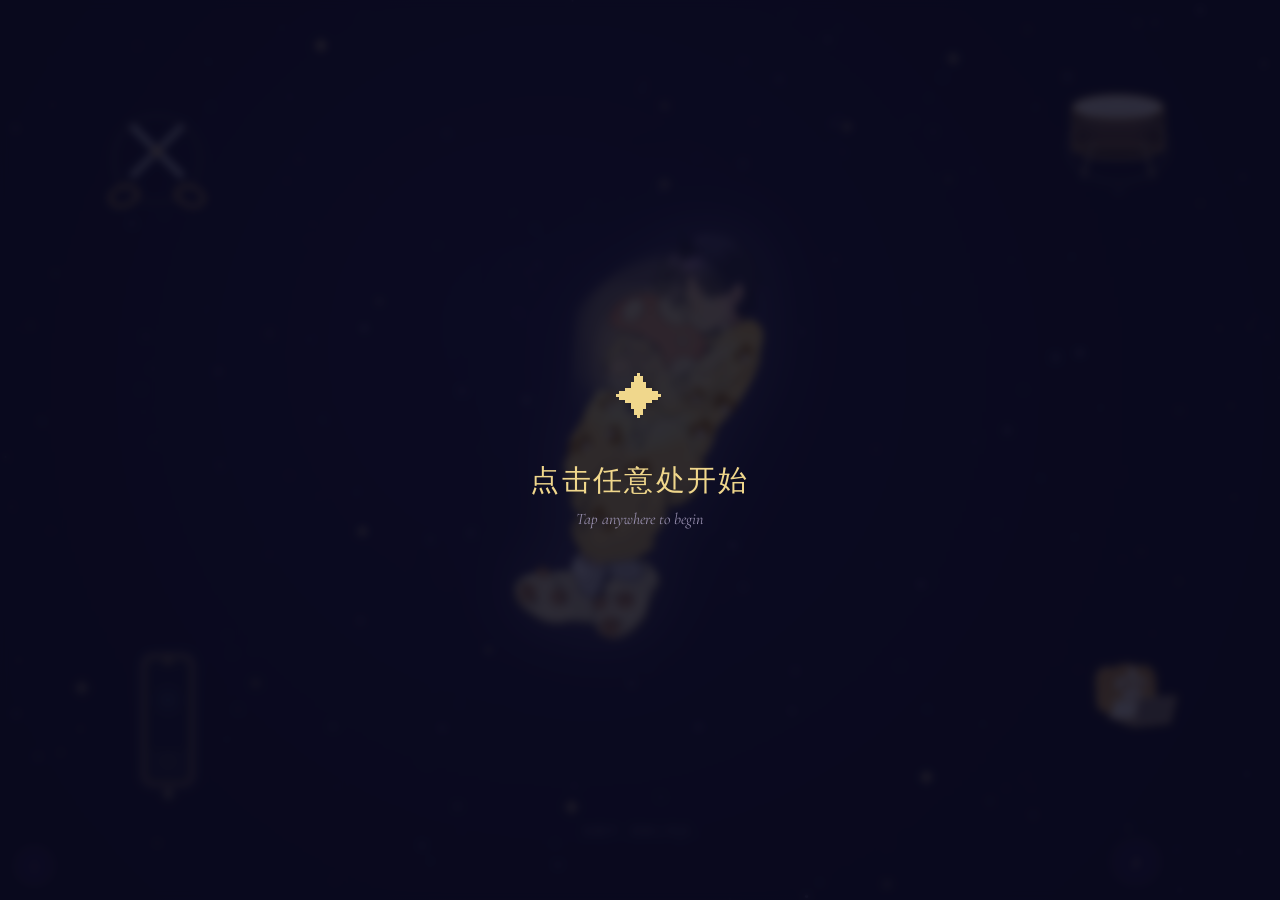
==== index.html @ fddc7986 "🏆 结算页成就收集：32个成就网格+点亮/未点亮" ====
<!DOCTYPE html>
<html lang="zh-CN">
<head>
  <meta charset="UTF-8">
  <meta name="viewport" content="width=device-width, initial-scale=1.0, user-scalable=no">
  <title>Century · 生日快乐</title>
  <link rel="preconnect" href="https://fonts.googleapis.com">
  <link rel="preconnect" href="https://fonts.gstatic.com" crossorigin>
  <link href="https://fonts.googleapis.com/css2?family=Cinzel:wght@400;600;700;900&family=Cormorant+Garamond:ital,wght@0,300;0,400;0,500;0,600;0,700;1,300;1,400&display=swap" rel="stylesheet">
  <link rel="stylesheet" href="css/common.css">
  <link rel="stylesheet" href="css/homepage.css">
  <link rel="stylesheet" href="css/ending.css">
  <link rel="stylesheet" href="css/summary.css">
</head>
<body>

  <!-- ==================== HOME SECTION ==================== -->
  <div id="section-home">
    <canvas id="starfield"></canvas>
    <canvas id="home-fireworks" style="display:none"></canvas>
    <div id="home-birthday-text" style="display:none">Happy Birthday &nbsp;Century</div>
    <main id="scene">
      <!-- Drum -->
      <a href="drum.html" class="floating-object" id="obj-drum" onclick="event.preventDefault(); CenturyApp.navigateTo('drum.html')">
        <svg viewBox="0 0 120 120" class="obj-svg">
          <ellipse cx="60" cy="75" rx="45" ry="12" fill="#3a2a1a" stroke="#d4a853" stroke-width="2"/>
          <rect x="15" y="35" width="90" height="40" fill="url(#drum-body)" stroke="#d4a853" stroke-width="2"/>
          <ellipse cx="60" cy="35" rx="45" ry="12" fill="#f5f0e8" stroke="#d4a853" stroke-width="2"/>
          <ellipse cx="60" cy="35" rx="38" ry="9" fill="none" stroke="#ccc" stroke-width="0.5" stroke-dasharray="3,3"/>
          <ellipse cx="60" cy="35" rx="20" ry="5" fill="none" stroke="#ccc" stroke-width="0.5"/>
          <line x1="20" y1="45" x2="100" y2="45" stroke="#c0b090" stroke-width="0.8"/>
          <line x1="22" y1="50" x2="98" y2="50" stroke="#c0b090" stroke-width="0.8"/>
          <line x1="24" y1="55" x2="96" y2="55" stroke="#c0b090" stroke-width="0.8"/>
          <line x1="35" y1="70" x2="25" y2="105" stroke="#8a7a5a" stroke-width="3" stroke-linecap="round"/>
          <line x1="85" y1="70" x2="95" y2="105" stroke="#8a7a5a" stroke-width="3" stroke-linecap="round"/>
          <ellipse cx="60" cy="75" rx="50" ry="35" fill="none" stroke="rgba(240,215,140,0.15)" stroke-width="4"/>
          <defs><linearGradient id="drum-body" x1="0" y1="0" x2="1" y2="0"><stop offset="0%" stop-color="#4a3520"/><stop offset="30%" stop-color="#6b4d30"/><stop offset="70%" stop-color="#6b4d30"/><stop offset="100%" stop-color="#3a2a1a"/></linearGradient></defs>
        </svg>
      </a>
      <!-- Phone -->
      <a href="phone.html" class="floating-object" id="obj-phone" onclick="event.preventDefault(); CenturyApp.navigateTo('phone.html')">
        <svg viewBox="0 0 100 180" class="obj-svg">
          <rect x="20" y="10" width="60" height="160" rx="12" ry="12" fill="#1c1c2e" stroke="#d4a853" stroke-width="2.5"/>
          <rect x="27" y="25" width="46" height="100" rx="4" ry="4" fill="#0a0a1e"/>
          <rect x="30" y="28" width="40" height="94" rx="3" ry="3" fill="#12122a"/>
          <circle cx="50" cy="65" r="15" fill="none" stroke="rgba(126,184,218,0.3)" stroke-width="2"/>
          <circle cx="50" cy="65" r="8" fill="rgba(126,184,218,0.2)"/>
          <circle cx="50" cy="142" r="8" fill="none" stroke="#555" stroke-width="1.5"/>
          <circle cx="50" cy="18" r="3" fill="#d4a853"/>
          <rect x="40" y="12" width="20" height="3" rx="1.5" fill="#444"/>
          <rect x="15" y="5" width="70" height="170" rx="16" fill="none" stroke="rgba(179,157,218,0.15)" stroke-width="4"/>
        </svg>
      </a>
      <!-- Scissors -->
      <a href="haircut.html" class="floating-object" id="obj-scissors" onclick="event.preventDefault(); CenturyApp.navigateTo('haircut.html')">
        <svg viewBox="0 0 140 140" class="obj-svg">
          <path d="M 40 20 L 105 85 L 100 90 L 35 25 Z" fill="#d0d5e0" stroke="#999" stroke-width="1"/>
          <path d="M 40 20 L 105 85" stroke="#fff" stroke-width="0.8" opacity="0.6"/>
          <path d="M 100 20 L 35 85 L 40 90 L 105 25 Z" fill="#c0c5d0" stroke="#999" stroke-width="1"/>
          <path d="M 100 20 L 35 85" stroke="#fff" stroke-width="0.8" opacity="0.4"/>
          <circle cx="70" cy="55" r="5" fill="#d4a853" stroke="#a67c30" stroke-width="1"/>
          <ellipse cx="28" cy="112" rx="18" ry="12" fill="none" stroke="#d4a853" stroke-width="4" transform="rotate(-20, 28, 112)"/>
          <ellipse cx="112" cy="112" rx="18" ry="12" fill="none" stroke="#d4a853" stroke-width="4" transform="rotate(20, 112, 112)"/>
          <circle cx="70" cy="65" r="55" fill="none" stroke="rgba(240,215,140,0.12)" stroke-width="5"/>
        </svg>
      </a>
      <!-- Century -->
      <div id="character-container">
        <img src="assets/century.png" alt="Century" id="century-character">
        <a href="story.html" id="character-link" onclick="event.preventDefault(); CenturyApp.navigateTo('story.html')"></a>
      </div>
      <!-- Big (bodyguard game, bottom-right) -->
      <a href="bodyguard.html" class="floating-object" id="obj-big" aria-label="上班"
         onclick="event.preventDefault(); CenturyApp.navigateTo('bodyguard.html')">
        <img src="assets/big-home.png" alt="Big" class="obj-svg" style="width:100%;height:auto;display:block;border-radius:50%">
      </a>

      <!-- Rose (moved to center-right) -->
      <a href="#" class="floating-object" id="rose-portal" onclick="event.preventDefault(); CenturyApp.showSection('ending')">
        <svg viewBox="0 0 140 140" class="obj-svg">
          <path d="M 70 68 Q 67 85 70 105 Q 72 112 68 118" stroke="#a67c30" stroke-width="3" fill="none" stroke-linecap="round"/>
          <line x1="69" y1="82" x2="62" y2="78" stroke="#a67c30" stroke-width="2" stroke-linecap="round"/>
          <line x1="70" y1="95" x2="77" y2="91" stroke="#a67c30" stroke-width="2" stroke-linecap="round"/>
          <path d="M 68 88 Q 50 82 48 90 Q 52 95 68 92" fill="#6b4d30" stroke="#d4a853" stroke-width="1"/>
          <path d="M 69 98 Q 85 93 88 100 Q 84 106 69 102" fill="#6b4d30" stroke="#d4a853" stroke-width="1"/>
          <path d="M 70 55 Q 55 20 40 35 Q 35 50 55 60 Q 45 25 60 20 Q 70 18 70 35 Z" fill="#c04050" stroke="#d4a853" stroke-width="1.5"/>
          <path d="M 70 55 Q 85 20 100 35 Q 105 50 85 60 Q 95 25 80 20 Q 70 18 70 35 Z" fill="#c04050" stroke="#d4a853" stroke-width="1.5"/>
          <path d="M 70 55 Q 50 10 60 5 Q 75 0 70 35 Z" fill="#a03040" stroke="#d4a853" stroke-width="1.5"/>
          <path d="M 70 55 Q 90 10 80 5 Q 65 0 70 35 Z" fill="#a03040" stroke="#d4a853" stroke-width="1.5"/>
          <path d="M 55 50 Q 30 30 25 45 Q 28 55 50 55 Z" fill="#d05060" stroke="#d4a853" stroke-width="1.5"/>
          <path d="M 85 50 Q 110 30 115 45 Q 112 55 90 55 Z" fill="#d05060" stroke="#d4a853" stroke-width="1.5"/>
          <path d="M 70 52 Q 60 30 55 40 Q 55 50 70 55 Z" fill="#e06070" stroke="#f0d78c" stroke-width="1"/>
          <path d="M 70 52 Q 80 30 85 40 Q 85 50 70 55 Z" fill="#e06070" stroke="#f0d78c" stroke-width="1"/>
          <path d="M 70 50 Q 62 38 70 35 Q 78 38 70 50 Z" fill="#e07080" stroke="#f0d78c" stroke-width="1"/>
          <circle cx="70" cy="47" r="8" fill="#f0d78c" stroke="#d4a853" stroke-width="1.5"/>
          <path d="M 67 47 Q 70 42 73 47 Q 70 52 67 47" fill="none" stroke="#a67c30" stroke-width="1"/>
          <circle cx="70" cy="45" r="50" fill="none" stroke="rgba(240,215,140,0.12)" stroke-width="3"/>
        </svg>
      </a>
    </main>
    <div id="bgm-overlay"><div id="bgm-overlay-content"><div class="overlay-star">✦</div><p class="overlay-text">点击任意处开始</p><p class="overlay-sub">Tap anywhere to begin</p></div></div>
    <!-- Sidebar Toggle -->
    <button id="sidebar-toggle" aria-label="关于">i</button>
    <!-- Loading Indicator -->
    <div id="loading-hint">加载中，请耐心等待…</div>

    <!-- Sidebar -->
    <div id="sidebar" class="sidebar-hidden">
      <div id="sidebar-content">
        <h3>关于</h3>
        <p>一个为 Century 准备的生日礼物。五个小游戏散落在页面各处，等待被发现。</p>
        <p>点击漂浮的图标进入各个世界——打鼓、理发、贴膜、上班，以及猫与蘑菇的故事。</p>
        <hr>
        <h3>作者团伙</h3>
        <p>Lin · 泥鱼崽子 · 你踩到我啦 · mia</p>
        <hr>
        <h3>寄语</h3>
        <p>生日快乐，Century。愿每一个像素都让你微笑。</p>
        <p>多多喝水 多多吃饭！——泥鱼崽子</p>
        <p>头发头发快点长… ——你踩到我啦</p>
        <hr>
        <p style="font-size:0.7rem;color:rgba(200,184,160,0.4)">联系方式：Redbook lin7cqingqing</p>
        <p style="font-size:0.7rem;color:rgba(200,184,160,0.4)">若加载缓慢，请使用科学上网以获得最佳体验。</p>
      </div>
    </div>

    <!-- BGM Toggle -->
    <div id="bgm-wrapper">
      <button id="bgm-toggle" aria-label="音乐开关"><span id="bgm-icon">♪</span></button>
      <span id="bgm-label">BGM：世纪末尺度</span>
    </div>
  </div>

  <!-- ==================== ENDING SECTION ==================== -->
  <div id="section-ending" class="page-section hidden">
    <a href="#" class="back-btn" style="position:fixed;top:16px;left:16px;z-index:100" onclick="CenturyApp.showSection('home')">◂</a>
    <canvas id="ending-canvas"></canvas>
    <div id="text-overlay">
      <div id="happy-birthday" class="reveal-text">Happy Birthday</div>
      <div id="century-name" class="reveal-text">Century</div>
      <div id="sub-message" class="reveal-text">✨ 祝你生日快乐 ✨</div>
    </div>
    <div id="ending-links" class="reveal-text">
      <a href="#" class="btn" onclick="CenturyApp.showSection('summary')">查看冒险记录</a>
      <a href="#" class="btn" onclick="CenturyApp.showSection('home')">返回首页</a>
    </div>
  </div>

  <!-- ==================== SUMMARY SECTION ==================== -->
  <div id="section-summary" class="page-section hidden">
    <div id="summary-container">
      <a href="#" class="back-btn" onclick="CenturyApp.showSection('home')">◂</a>
      <div id="summary-inner">
        <div id="summary-header">
          <div id="summary-title">Adventure Log</div>
          <div id="summary-subtitle">冒险记录</div>
        </div>
        <div id="summary-cards">
          <div id="panel-achievements" class="sum-card"><div id="achievements"></div></div>
          <div id="panel-stats" class="sum-card"><div id="fun-stats"></div></div>
        </div>
        <div id="summary-verdict">
          <div id="final-comment"></div>
          <a href="#" class="btn" onclick="CenturyApp.showSection('ending')">生日祝福</a>
        </div>
        <div id="achievement-grid"></div>
      </div>
    </div>
  </div>

  <script src="js/common.js"></script>
  <script src="js/homepage.js"></script>
  <script src="js/ending.js"></script>
  <script src="js/summary.js"></script>
  <script src="js/achievements.js"></script>
</body>
</html>
---- css/common.css ----
/* ============================================
   Century Birthday - Common Styles
   ============================================ */

/* --- CSS Custom Properties --- */
:root {
  /* Brand palette - bright & clear */
  --color-light-blue: #7eb8da;
  --color-lavender: #b39dda;
  --color-gold: #d4a853;
  --color-gold-light: #f0d78c;
  --color-gold-dark: #a67c30;

  /* Space backgrounds */
  --color-space-deep: #0a0a1e;
  --color-space-mid: #1a1040;
  --color-space-light: #2a1a50;

  /* UI */
  --color-text: #e8e0f0;
  --color-text-dim: #9990b0;
  --color-success: #5adb7a;
  --color-error: #db5a5a;

  /* Typography */
  --font-display: 'Cinzel', 'Georgia', serif;
  --font-body: 'Cormorant Garamond', 'Georgia', serif;
  --font-mono: 'Courier New', monospace;

  /* Spacing */
  --space-xs: 4px;
  --space-sm: 8px;
  --space-md: 16px;
  --space-lg: 32px;
  --space-xl: 64px;

  /* Animation */
  --transition-fast: 0.15s ease;
  --transition-normal: 0.3s ease;
  --transition-slow: 0.6s ease;
}

/* --- Reset --- */
*, *::before, *::after {
  margin: 0;
  padding: 0;
  box-sizing: border-box;
}

html {
  font-size: 16px;
  -webkit-font-smoothing: antialiased;
  -moz-osx-font-smoothing: grayscale;
  touch-action: manipulation;
  -webkit-overflow-scrolling: touch;
}

body {
  font-family: var(--font-body);
  background: var(--color-space-deep);
  color: var(--color-text);
  overflow-x: hidden;
  min-height: 100vh;
  min-height: 100dvh;
  overscroll-behavior: none;
  -webkit-user-select: none;
  user-select: none;
}

a {
  color: var(--color-gold-light);
  text-decoration: none;
  transition: color var(--transition-fast);
}

a:hover {
  color: var(--color-gold);
}

button {
  cursor: pointer;
  font-family: var(--font-display);
  border: none;
  outline: none;
}

/* --- Utility Classes --- */
.text-gold { color: var(--color-gold); }
.text-center { text-align: center; }

.btn {
  display: inline-block;
  padding: 12px 32px;
  background: linear-gradient(135deg, var(--color-gold-dark), var(--color-gold));
  color: #1a1a2e;
  font-family: var(--font-display);
  font-size: 1.1rem;
  font-weight: 700;
  border-radius: 8px;
  letter-spacing: 0.05em;
  transition: all var(--transition-normal);
  box-shadow: 0 4px 20px rgba(212, 168, 83, 0.3);
}

.btn:hover {
  transform: translateY(-2px);
  box-shadow: 0 6px 30px rgba(212, 168, 83, 0.5);
  color: #1a1a2e;
}

.btn:active {
  transform: translateY(0);
}

/* --- Page Sections (SPA) --- */
.page-section { display: block; }
.page-section.hidden { display: none; }

/* --- Page Transitions --- */
.page-enter {
  animation: fadeIn 0.5s ease-out;
}

@keyframes fadeIn {
  from { opacity: 0; }
  to { opacity: 1; }
}

/* --- Back Button --- */
.back-btn {
  position: fixed;
  top: var(--space-md);
  left: var(--space-md);
  z-index: 1000;
  width: 44px;
  height: 44px;
  border-radius: 50%;
  background: rgba(26, 16, 64, 0.7);
  border: 1px solid rgba(212, 168, 83, 0.4);
  color: var(--color-gold-light);
  font-size: 1.2rem;
  display: flex;
  align-items: center;
  justify-content: center;
  backdrop-filter: blur(10px);
  transition: all var(--transition-fast);
}

.back-btn:hover {
  background: rgba(42, 26, 80, 0.8);
  border-color: var(--color-gold);
  color: var(--color-gold);
}

/* --- Noscript --- */
noscript {
  display: flex;
  align-items: center;
  justify-content: center;
  min-height: 100vh;
  color: var(--color-gold-light);
  font-family: var(--font-display);
  font-size: 1.5rem;
  text-align: center;
  padding: var(--space-lg);
}

/* --- Scrollbar --- */
::-webkit-scrollbar {
  width: 6px;
}

::-webkit-scrollbar-track {
  background: var(--color-space-deep);
}

::-webkit-scrollbar-thumb {
  background: var(--color-gold-dark);
  border-radius: 3px;
}

/* --- Selection --- */
::selection {
  background: rgba(212, 168, 83, 0.4);
  color: #fff;
}
---- css/homepage.css ----
/* ============================================
   Century Birthday - Homepage Styles
   ============================================ */

/* --- Starfield Canvas --- */
#starfield {
  position: fixed;
  top: 0;
  left: 0;
  width: 100%;
  height: 100%;
  z-index: 0;
}

/* --- Main Scene --- */
#scene {
  position: relative;
  z-index: 1;
  display: flex;
  align-items: center;
  justify-content: center;
  min-height: 100vh;
  min-height: 100dvh;
  padding: var(--space-lg);
}

/* --- Character Container --- */
#character-container {
  position: relative;
  display: block;
  width: min(360px, 80vw);
  max-width: 400px;
  animation: charFloat 4s ease-in-out infinite,
             charTilt 6s ease-in-out infinite;
  z-index: 2;
  filter: drop-shadow(0 0 30px rgba(179, 157, 218, 0.3))
          drop-shadow(0 0 60px rgba(126, 184, 218, 0.15));
  transition: filter 0.5s;
}

#character-container.lit {
  filter: drop-shadow(0 0 50px rgba(240, 215, 140, 0.6))
          drop-shadow(0 0 100px rgba(240, 215, 140, 0.3));
  cursor: pointer;
}

#character-container.lit:hover {
  filter: drop-shadow(0 0 70px rgba(240, 215, 140, 0.8))
          drop-shadow(0 0 140px rgba(240, 215, 140, 0.4));
}

#century-character {
  width: 100%;
  height: auto;
  display: block;
}

/* --- Invisible link overlay on character --- */
#character-link {
  position: absolute; inset: 0; z-index: 5;
  pointer-events: none;
}
#character-container.lit #character-link {
  pointer-events: auto;
}

/* --- Homepage Fireworks + Birthday Text --- */
#home-fireworks {
  position: fixed; top: 0; left: 0;
  width: 100%; height: 100%; z-index: 1;
  pointer-events: none;
}
#home-birthday-text {
  position: fixed; top: 10%; left: 50%;
  transform: translateX(-50%); z-index: 15;
  font-family: var(--font-display); font-size: 1.8rem; font-weight: 700;
  color: rgba(240,215,140,0.7); letter-spacing: 0.12em;
  pointer-events: none; text-shadow: 0 0 30px rgba(240,215,140,0.4);
  animation: homeTextPulse 3s ease-in-out infinite;
}
@keyframes homeTextPulse {
  0%,100% { opacity: 0.4; }
  50% { opacity: 0.8; }
}

/* Big (bodyguard game, bottom-right) */
#obj-big {
  bottom: 18%; right: 6%;
  width: min(140px, 26vw);
  animation: selfRotate 10s linear infinite;
}

/* --- Rose Portal (center-right to avoid Big) --- */
#rose-portal {
  position: fixed; bottom: 30%; right: 22%; z-index: 50;
  width: min(120px, 22vw); opacity: 0; pointer-events: none;
  transition: opacity 0.8s, filter var(--transition-normal);
  animation: selfRotate 12s linear infinite;
  cursor: pointer;
}
#rose-portal.visible { opacity: 1; pointer-events: auto; }
#rose-portal:hover {
  filter: drop-shadow(0 0 18px rgba(240,215,140,0.7))
          drop-shadow(0 0 40px rgba(240,215,140,0.3));
  transform: scale(1.12);
}

@keyframes charFloat {
  0%, 100% { transform: translateY(0); }
  50% { transform: translateY(-14px); }
}

@keyframes charTilt {
  0%, 100% { transform: rotate(-1.5deg); }
  50% { transform: rotate(1.5deg); }
}

/* --- Floating Objects --- */
.floating-object {
  position: absolute;
  z-index: 3;
  cursor: pointer;
  transition: filter var(--transition-normal),
              transform var(--transition-fast);
}

.floating-object:hover {
  filter: drop-shadow(0 0 18px rgba(240, 215, 140, 0.7))
          drop-shadow(0 0 40px rgba(240, 215, 140, 0.3));
  transform: scale(1.12);
}

.floating-object:active {
  transform: scale(0.95);
}

.obj-svg {
  display: block;
}

/* Snare drum - top right area */
#obj-drum {
  top: 8%;
  right: 8%;
  width: min(120px, 22vw);
  animation: selfRotate 8s linear infinite;
}

/* Phone - bottom left area */
#obj-phone {
  bottom: 12%;
  left: 10%;
  width: min(80px, 15vw);
  animation: selfRotate 10s linear infinite;
}

/* Scissors - top left area */
#obj-scissors {
  top: 12%;
  left: 8%;
  width: min(110px, 20vw);
  animation: selfRotate 7s linear infinite;
}

@keyframes selfRotate {
  from { transform: rotate(0deg); }
  to { transform: rotate(360deg); }
}

/* Hover override - combine rotation + hover */
#obj-drum:hover,
#obj-phone:hover,
#obj-scissors:hover {
  animation-play-state: running;
  filter: drop-shadow(0 0 18px rgba(240, 215, 140, 0.7))
          drop-shadow(0 0 40px rgba(240, 215, 140, 0.3));
}

/* --- BGM Overlay --- */
#bgm-overlay {
  position: fixed;
  top: 0; left: 0;
  width: 100%; height: 100%;
  background: rgba(10, 10, 30, 0.85);
  z-index: 100;
  display: flex;
  align-items: center;
  justify-content: center;
  cursor: pointer;
  backdrop-filter: blur(4px);
  transition: opacity 0.8s ease-out;
}

#bgm-overlay.hidden {
  opacity: 0;
  pointer-events: none;
}

#bgm-overlay-content {
  text-align: center;
}

.overlay-star {
  font-size: 3rem;
  color: var(--color-gold-light);
  animation: overlayPulse 2s ease-in-out infinite;
  margin-bottom: var(--space-lg);
}

@keyframes overlayPulse {
  0%, 100% { transform: scale(1); opacity: 0.6; }
  50% { transform: scale(1.2); opacity: 1; }
}

.overlay-text {
  font-family: var(--font-display);
  font-size: 1.8rem;
  color: var(--color-gold-light);
  letter-spacing: 0.08em;
  margin-bottom: var(--space-sm);
}

.overlay-sub {
  font-family: var(--font-body);
  font-size: 1rem;
  color: var(--color-text-dim);
  font-style: italic;
}

/* --- Loading Hint --- */
#loading-hint {
  position: fixed; bottom: 60px; left: 50%; transform: translateX(-50%);
  z-index: 50; font-family: var(--font-body); font-size: 0.75rem;
  color: rgba(200,190,210,0.4); pointer-events: none;
  opacity: 1; transition: opacity 0.8s;
}
#loading-hint.gone { opacity: 0; }

/* --- Achievement Toast --- */
#ach-toast {
  position: fixed; bottom: 24px; right: 24px; z-index: 200;
  background: rgba(15,13,40,0.95); border: 1px solid rgba(212,168,83,0.35);
  border-radius: 12px; padding: 16px 20px; max-width: 300px;
  backdrop-filter: blur(10px); opacity: 0; pointer-events: none;
  transform: translateX(120%); transition: all 0.4s ease;
}
#ach-toast.show { opacity: 1; transform: translateX(0); }
.ach-toast-inner { display: flex; align-items: center; gap: 12px; }
.ach-toast-emoji { font-size: 1.8rem; }
.ach-toast-title { font-family: var(--font-display); font-size: 0.85rem; color: var(--color-gold-light); }
.ach-toast-sub { font-family: var(--font-body); font-size: 0.72rem; color: rgba(200,190,210,0.6); margin-top: 2px; }

/* --- Sidebar --- */
#sidebar-toggle {
  position: fixed; bottom: 16px; left: 16px; z-index: 60;
  width: 36px; height: 36px; border-radius: 50%;
  background: rgba(26,16,64,0.7); border: 1px solid rgba(212,168,83,0.4);
  color: var(--color-gold-light); font-family: var(--font-display);
  font-size: 0.9rem; cursor: pointer;
  backdrop-filter: blur(10px); transition: all var(--transition-fast);
}
#sidebar-toggle:hover { background: rgba(42,26,80,0.8); border-color: var(--color-gold); }

#sidebar {
  position: fixed; top: 0; left: 0; z-index: 55;
  width: 280px; max-width: 80vw; height: 100%;
  background: rgba(12,10,24,0.95); backdrop-filter: blur(12px);
  border-right: 1px solid rgba(212,168,83,0.2);
  transform: translateX(0); transition: transform 0.4s ease;
}
#sidebar.sidebar-hidden { transform: translateX(-100%); }

#sidebar-content {
  padding: 60px 24px 24px; color: #c8b8a0;
  font-family: var(--font-body); font-size: 0.85rem; line-height: 1.8;
}
#sidebar-content h3 {
  font-family: var(--font-display); font-size: 0.9rem;
  color: var(--color-gold-light); letter-spacing: 0.06em; margin-bottom: 10px;
}
#sidebar-content hr {
  border: none; border-top: 1px solid rgba(255,255,255,0.06); margin: 16px 0;
}
#sidebar-content p { margin-bottom: 10px; color: rgba(200,184,160,0.7); }

/* --- BGM Toggle + Label --- */
#bgm-wrapper {
  position: fixed; bottom: 16px; right: 16px; z-index: 50;
  display: flex; align-items: center; gap: 10px;
}
#bgm-toggle {
  width: 44px; height: 44px; border-radius: 50%;
  background: rgba(26,16,64,0.7); border: 1px solid rgba(212,168,83,0.4);
  color: var(--color-gold-light); font-size: 1.2rem;
  display: flex; align-items: center; justify-content: center;
  backdrop-filter: blur(10px); transition: all var(--transition-fast); cursor: pointer;
}
#bgm-toggle:hover { background: rgba(42,26,80,0.8); border-color: var(--color-gold); }
#bgm-toggle.muted #bgm-icon { opacity: 0.4; }

#bgm-label {
  font-family: var(--font-body); font-size: 0.72rem;
  color: rgba(240,215,140,0.7); opacity: 0;
  transition: opacity 0.4s; white-space: nowrap;
  pointer-events: none;
}
#bgm-label.show { opacity: 1; }

/* --- Ending Portal --- */
#ending-portal {
  position: fixed;
  bottom: 40%;
  right: var(--space-md);
  z-index: 50;
  opacity: 0;
  pointer-events: none;
  transition: opacity 0.8s ease-out;
}

#ending-portal.visible {
  opacity: 1;
  pointer-events: auto;
}

/* --- Responsive --- */
@media (max-width: 768px) {
  #obj-drum {
    top: 5%;
    right: 4%;
    width: min(90px, 20vw);
  }

  #obj-phone {
    bottom: 8%;
    left: 4%;
    width: min(60px, 14vw);
  }

  #obj-scissors {
    top: 6%;
    left: 4%;
    width: min(80px, 18vw);
  }

  #character-container {
    width: min(280px, 65vw);
  }

  .overlay-text {
    font-size: 1.4rem;
  }

  #ending-portal {
    bottom: 30%;
    right: var(--space-sm);
  }
}

@media (max-width: 480px) {
  #obj-drum { width: 70px; }
  #obj-phone { width: 50px; }
  #obj-scissors { width: 65px; }
  #character-container { width: min(220px, 60vw); }
}
---- css/ending.css ----
/* ============================================
   Century Birthday - Ending Page (Celebration)
   ============================================ */

#ending-canvas {
  position: fixed; top: 0; left: 0; width: 100%; height: 100%; z-index: 0;
}
#text-overlay {
  position: fixed; top: 35%; left: 50%; transform: translate(-50%,-50%);
  z-index: 10; text-align: center; pointer-events: none;
}
.reveal-text { opacity: 0; transition: opacity 1s ease-out, transform 0.6s ease-out; }
#happy-birthday {
  font-family: var(--font-display); font-weight: 700;
  font-size: clamp(2rem,6vw,3.5rem); color: var(--color-gold-light);
  text-shadow: 0 0 40px rgba(240,215,140,0.5), 0 0 80px rgba(240,215,140,0.2);
  letter-spacing: 0.08em; margin-bottom: 8px;
}
#century-name {
  font-family: var(--font-display); font-weight: 900;
  font-size: clamp(3rem,9vw,5.5rem); color: var(--color-gold);
  text-shadow: 0 0 60px rgba(212,168,83,0.6), 0 4px 20px rgba(0,0,0,0.5);
  letter-spacing: 0.06em; margin-bottom: 16px;
}
#sub-message {
  font-family: var(--font-body); font-style: italic;
  font-size: clamp(1rem,3vw,1.4rem); color: var(--color-lavender);
  letter-spacing: 0.1em;
}
#ending-links {
  position: fixed; bottom: 12%; left: 50%; transform: translateX(-50%);
  z-index: 10; display: flex; gap: 16px;
  opacity: 0; transition: opacity 1s ease-out;
}
@media (max-width: 480px) { #ending-links { flex-direction: column; align-items: center; } }
---- css/summary.css ----
/* ============================================
   Century Birthday - Summary (Elegant)
   ============================================ */

#section-summary {
  position: fixed; inset: 0; z-index: 200;
  background: #0a0818;
}

#summary-container {
  width: 100%; height: 100%;
  overflow-y: auto;
  display: flex; justify-content: center;
  padding: 80px 24px 40px;
}

#summary-inner {
  max-width: 680px; width: 100%;
}

/* --- Header --- */
#summary-header {
  text-align: center; margin-bottom: 40px;
}
#summary-title {
  font-family: var(--font-display); font-size: 2rem;
  color: var(--color-gold-light); letter-spacing: 0.1em;
  margin-bottom: 4px;
}
#summary-subtitle {
  font-family: var(--font-body); font-size: 0.85rem;
  color: rgba(200,180,150,0.4); letter-spacing: 0.15em;
}

/* --- Cards --- */
#summary-cards {
  display: flex; gap: 24px; margin-bottom: 36px;
}
.sum-card {
  flex: 1; min-width: 0;
  background: rgba(255,255,255,0.02);
  border: 1px solid rgba(255,255,255,0.06);
  border-radius: 12px; padding: 28px 24px;
}

/* --- Achievements --- */
.ach-row {
  padding: 14px 0; border-bottom: 1px solid rgba(255,255,255,0.05);
}
.ach-row:last-child { border-bottom: none; }
.ach-header {
  display: flex; align-items: baseline; gap: 10px; margin-bottom: 4px;
}
.ach-icon { font-size: 0.9rem; opacity: 0.6; }
.ach-title {
  font-family: var(--font-display); font-size: 0.95rem;
  color: var(--color-gold); letter-spacing: 0.04em;
}
.ach-grade {
  margin-left: auto; font-family: var(--font-display);
  font-size: 0.88rem; font-weight: 700; color: var(--color-gold-light);
  background: rgba(240,215,140,0.08); padding: 2px 8px; border-radius: 4px;
}
.ach-detail {
  font-family: var(--font-body); font-size: 0.85rem;
  color: rgba(200,190,210,0.5); line-height: 1.6;
}

/* --- Fun Stats --- */
.stat-item {
  padding: 10px 0; border-bottom: 1px solid rgba(255,255,255,0.04);
  font-family: var(--font-body); font-size: 0.88rem;
  color: rgba(190,180,210,0.6); line-height: 1.6;
}
.stat-item:last-child { border-bottom: none; }
.stat-item span { color: var(--color-gold-light); font-weight: 600; }

/* --- Verdict --- */
#summary-verdict {
  text-align: center;
}
#final-comment {
  font-family: var(--font-body); font-size: 1.1rem;
  color: rgba(200,190,210,0.7); font-style: italic;
  line-height: 2; margin-bottom: 24px; max-width: 500px;
  margin-left: auto; margin-right: auto;
}
#final-comment b { color: var(--color-gold-light); font-weight: 600; }

/* --- Achievement Grid --- */
#achievement-grid {
  margin-top: 36px;
}
.ach-grid {
  display: flex; flex-wrap: wrap; gap: 8px; justify-content: center;
}
.ach-cell {
  padding: 8px 14px; border-radius: 8px;
  border: 1px solid rgba(255,255,255,0.06);
  background: rgba(255,255,255,0.015);
  font-family: var(--font-body); font-size: 0.75rem;
  color: rgba(200,190,210,0.25); display: flex; align-items: center; gap: 6px;
  transition: all 0.3s;
}
.ach-cell.done {
  color: rgba(240,215,140,0.8); border-color: rgba(212,168,83,0.3);
  background: rgba(240,215,140,0.05);
}
.ach-cell-emoji { font-size: 0.9rem; opacity: 0.4; }
.ach-cell.done .ach-cell-emoji { opacity: 1; }
.ach-cell-name { white-space: nowrap; }

/* --- Responsive --- */
@media (max-width: 640px) {
  #summary-cards { flex-direction: column; }
  #summary-container { padding: 60px 16px 30px; }
}
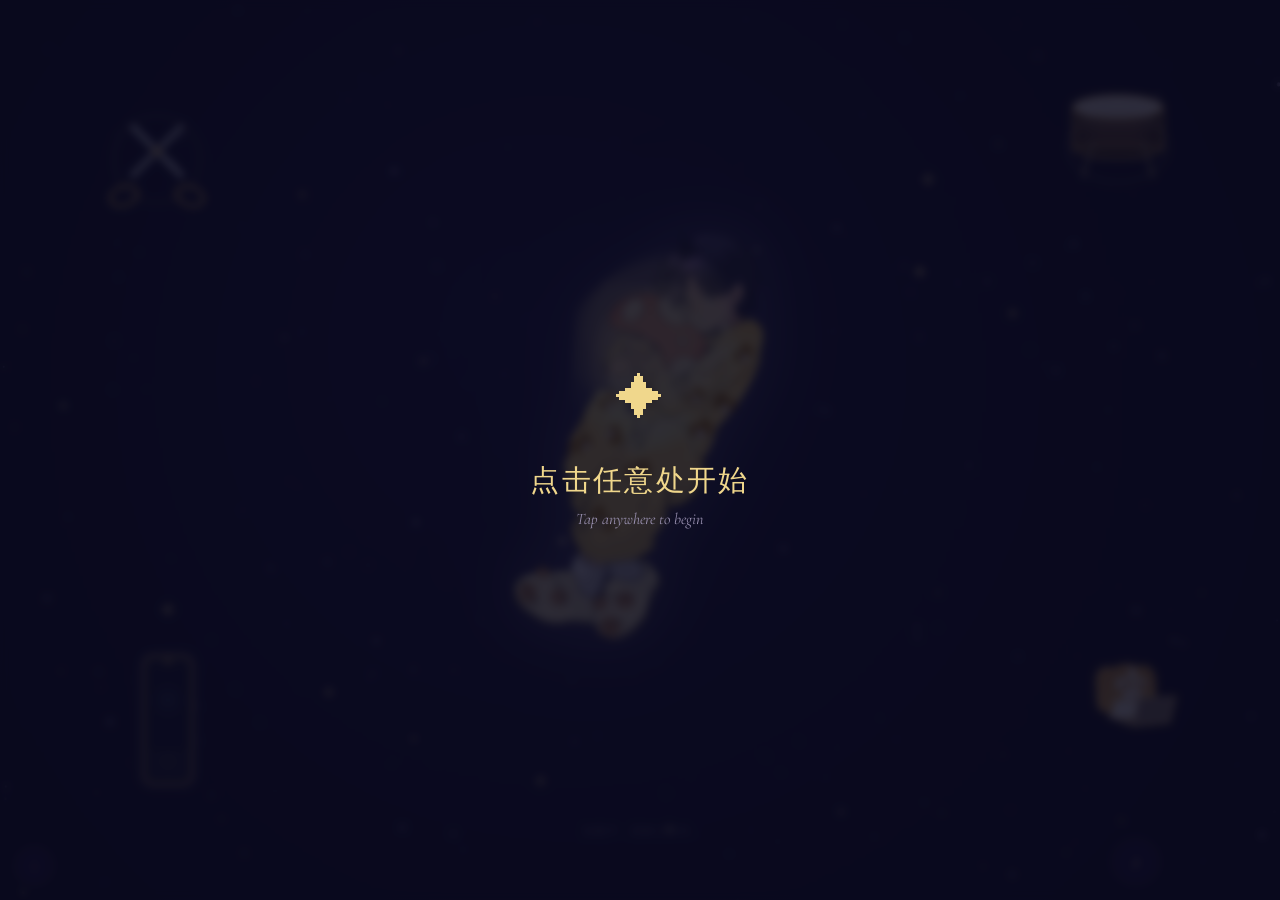
==== commit 0039a49c: "📝 mia→无敌暴风小mia+新增寄语" ====
--- a/index.html
+++ b/index.html
@@ -112,12 +112,13 @@
         <p>点击漂浮的图标进入各个世界——打鼓、理发、贴膜、上班，以及猫与蘑菇的故事。</p>
         <hr>
         <h3>作者团伙</h3>
-        <p>Lin · 泥鱼崽子 · 你踩到我啦 · mia</p>
+        <p>Lin · 泥鱼崽子 · 你踩到我啦 · 无敌暴风小mia</p>
         <hr>
         <h3>寄语</h3>
         <p>生日快乐，Century。愿每一个像素都让你微笑。</p>
         <p>多多喝水 多多吃饭！——泥鱼崽子</p>
         <p>头发头发快点长… ——你踩到我啦</p>
+        <p>你是一个善良的蘑菇，生日快乐，祝愿你早日变回可爱的小猫。——无敌暴风小mia</p>
         <hr>
         <p style="font-size:0.7rem;color:rgba(200,184,160,0.4)">联系方式：Redbook lin7cqingqing</p>
         <p style="font-size:0.7rem;color:rgba(200,184,160,0.4)">若加载缓慢，请使用科学上网以获得最佳体验。</p>
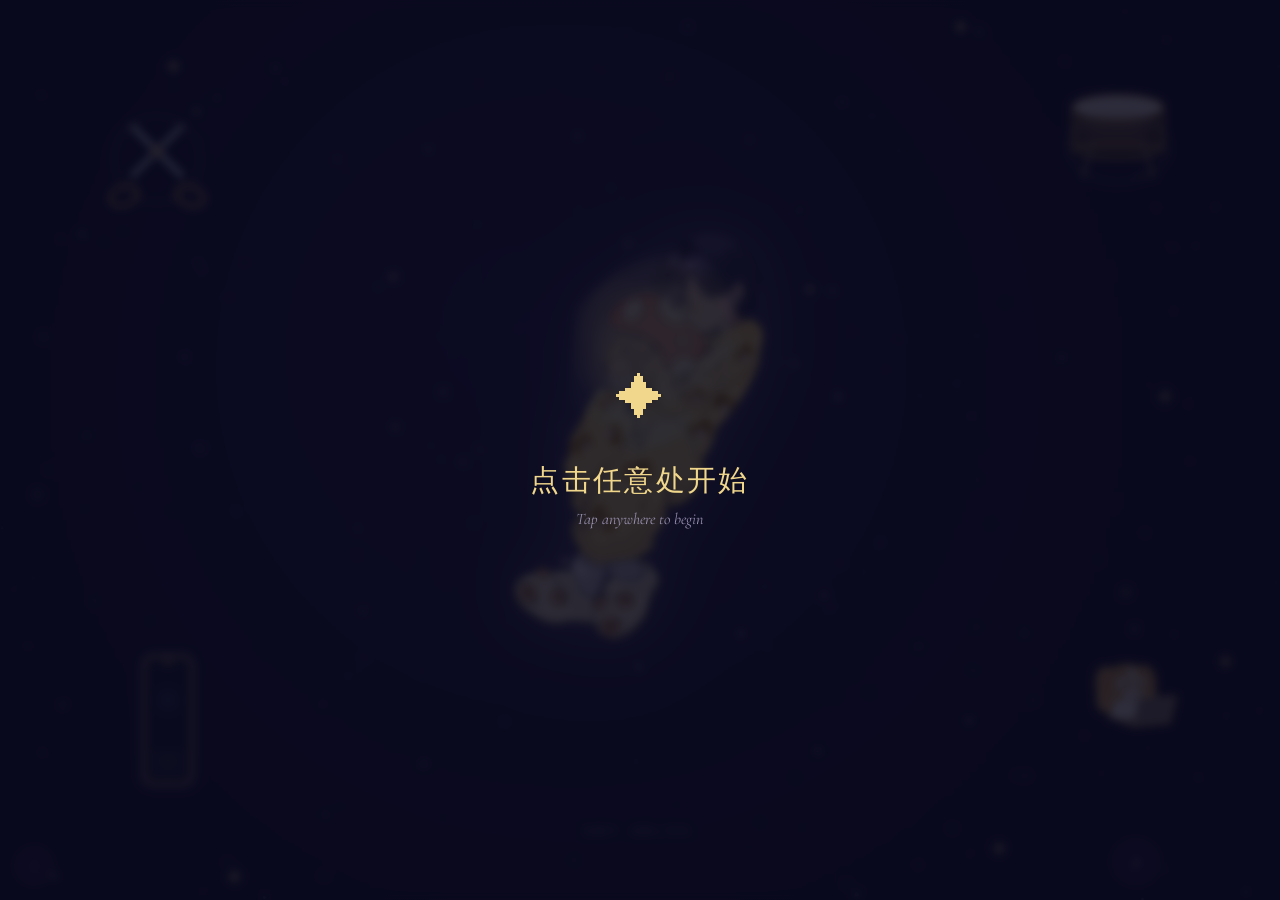
==== commit 962d91e1: "🔤 字体本地化：Google Fonts→assets/fonts，脱离CDN依赖" ====
--- a/index.html
+++ b/index.html
@@ -4,9 +4,9 @@
   <meta charset="UTF-8">
   <meta name="viewport" content="width=device-width, initial-scale=1.0, user-scalable=no">
   <title>Century · 生日快乐</title>
-  <link rel="preconnect" href="https://fonts.googleapis.com">
-  <link rel="preconnect" href="https://fonts.gstatic.com" crossorigin>
-  <link href="https://fonts.googleapis.com/css2?family=Cinzel:wght@400;600;700;900&family=Cormorant+Garamond:ital,wght@0,300;0,400;0,500;0,600;0,700;1,300;1,400&display=swap" rel="stylesheet">
+  
+  
+  <link rel="stylesheet" href="assets/fonts/local-fonts.css">
   <link rel="stylesheet" href="css/common.css">
   <link rel="stylesheet" href="css/homepage.css">
   <link rel="stylesheet" href="css/ending.css">
--- a/assets/fonts/local-fonts.css
+++ b/assets/fonts/local-fonts.css
@@ -0,0 +1,54 @@
+@font-face {
+  font-family: 'Cinzel';
+  font-style: normal;
+  font-weight: 400;
+  src: url(8vIU7ww63mVu7gtR-kwKxNvkNOjw-tbnTYo.ttf) format('truetype');
+}
+@font-face {
+  font-family: 'Cinzel';
+  font-style: normal;
+  font-weight: 600;
+  src: url(8vIU7ww63mVu7gtR-kwKxNvkNOjw-gjgTYo.ttf) format('truetype');
+}
+@font-face {
+  font-family: 'Cinzel';
+  font-style: normal;
+  font-weight: 700;
+  src: url(8vIU7ww63mVu7gtR-kwKxNvkNOjw-jHgTYo.ttf) format('truetype');
+}
+@font-face {
+  font-family: 'Cinzel';
+  font-style: normal;
+  font-weight: 900;
+  src: url(8vIU7ww63mVu7gtR-kwKxNvkNOjw-n_gTYo.ttf) format('truetype');
+}
+@font-face {
+  font-family: 'Cormorant Garamond';
+  font-style: italic;
+  font-weight: 400;
+  src: url(co3smX5slCNuHLi8bLeY9MK7whWMhyjYrGFEsdtdc62E6zd58jDOjw.ttf) format('truetype');
+}
+@font-face {
+  font-family: 'Cormorant Garamond';
+  font-style: normal;
+  font-weight: 400;
+  src: url(co3umX5slCNuHLi8bLeY9MK7whWMhyjypVO7abI26QOD_v86GnM.ttf) format('truetype');
+}
+@font-face {
+  font-family: 'Cormorant Garamond';
+  font-style: normal;
+  font-weight: 500;
+  src: url(co3umX5slCNuHLi8bLeY9MK7whWMhyjypVO7abI26QOD_s06GnM.ttf) format('truetype');
+}
+@font-face {
+  font-family: 'Cormorant Garamond';
+  font-style: normal;
+  font-weight: 600;
+  src: url(co3umX5slCNuHLi8bLeY9MK7whWMhyjypVO7abI26QOD_iE9GnM.ttf) format('truetype');
+}
+@font-face {
+  font-family: 'Cormorant Garamond';
+  font-style: normal;
+  font-weight: 700;
+  src: url(co3umX5slCNuHLi8bLeY9MK7whWMhyjypVO7abI26QOD_hg9GnM.ttf) format('truetype');
+}
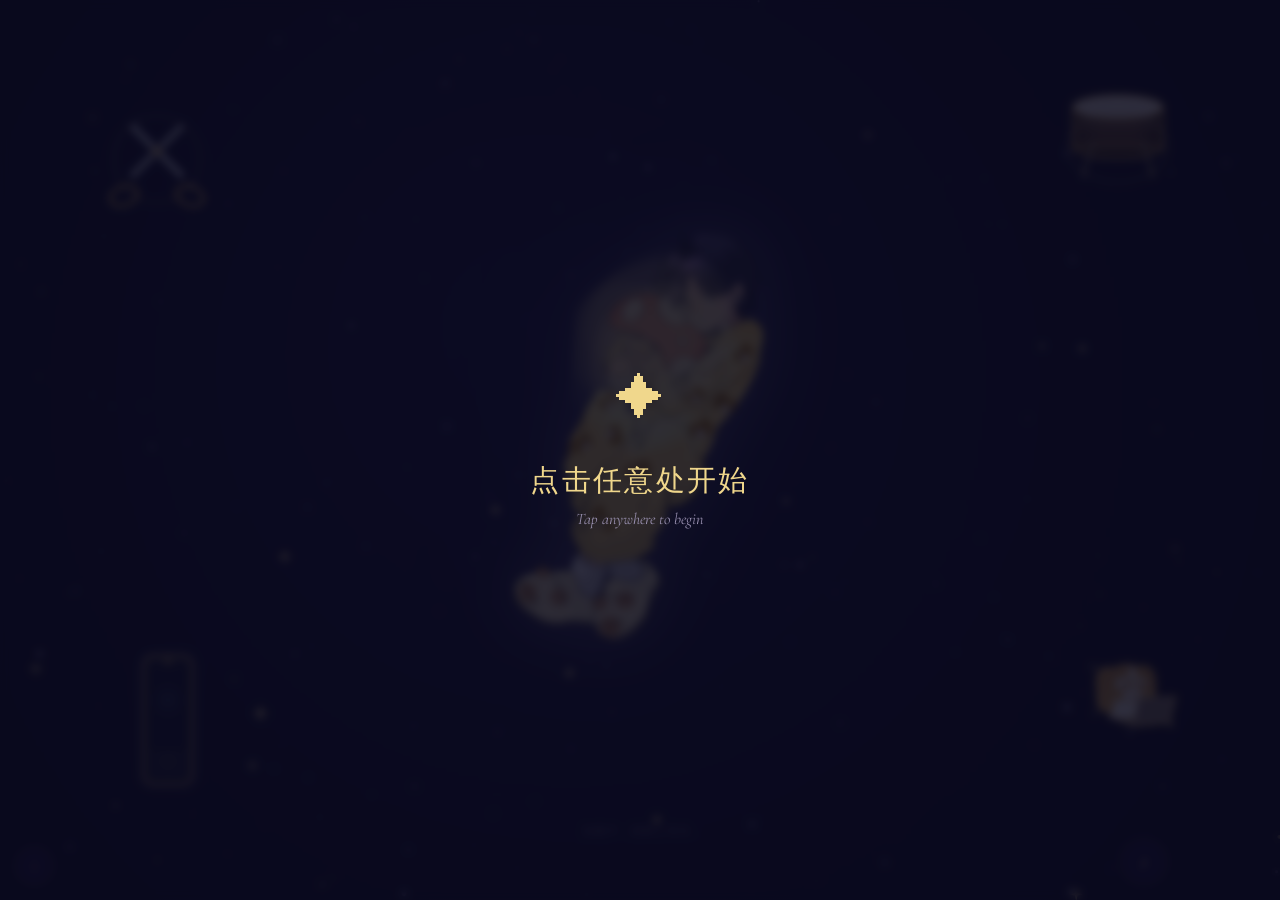
==== commit c855dea4: "📦 批量提交" ====
--- a/index.html
+++ b/index.html
@@ -121,7 +121,6 @@
         <p>你是一个善良的蘑菇，生日快乐，祝愿你早日变回可爱的小猫。——无敌暴风小mia</p>
         <hr>
         <p style="font-size:0.7rem;color:rgba(200,184,160,0.4)">联系方式：Redbook lin7cqingqing</p>
-        <p style="font-size:0.7rem;color:rgba(200,184,160,0.4)">若加载缓慢，请使用科学上网以获得最佳体验。</p>
       </div>
     </div>
 
--- a/css/homepage.css
+++ b/css/homepage.css
@@ -285,7 +285,7 @@
 
 /* --- BGM Toggle + Label --- */
 #bgm-wrapper {
-  position: fixed; bottom: 16px; right: 16px; z-index: 50;
+  position: fixed; bottom: 16px; right: 8px; z-index: 50;
   display: flex; align-items: center; gap: 10px;
 }
 #bgm-toggle {
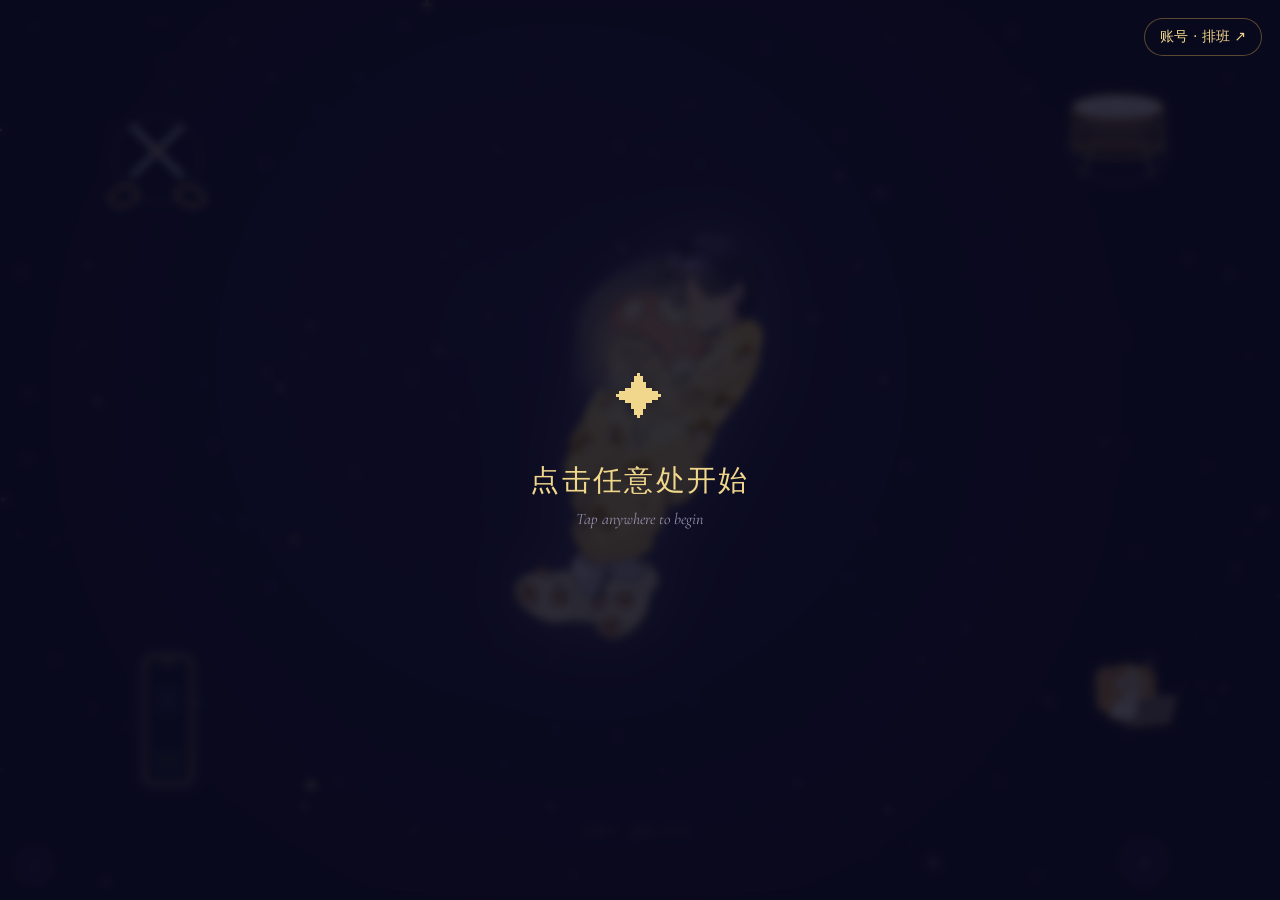
==== commit 3ad2effa: "Add approved accounts and protected scheduling portal" ====
--- a/index.html
+++ b/index.html
@@ -13,6 +13,7 @@
   <link rel="stylesheet" href="css/summary.css">
 </head>
 <body>
+  <a href="schedule.html" aria-label="登录账号和查看排班" style="position:fixed;top:18px;right:18px;z-index:10000;padding:9px 15px;border:1px solid #d4a85366;border-radius:24px;background:#0a0a1ed9;color:#f0d78c;text-decoration:none;font:14px system-ui">账号 · 排班 ↗</a>
 
   <!-- ==================== HOME SECTION ==================== -->
   <div id="section-home">
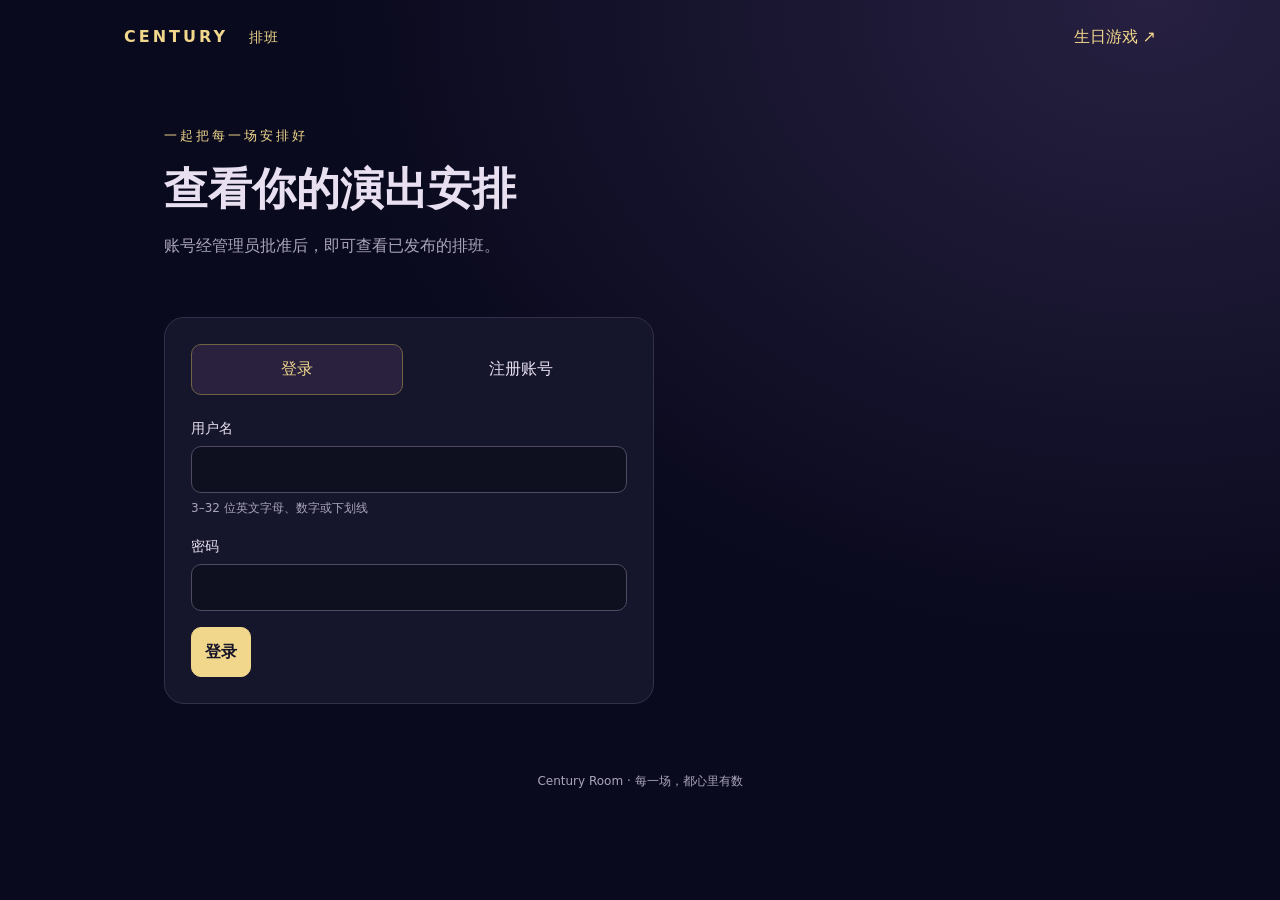
==== commit c8a6f933: "Make scheduling the homepage and retain birthday games entry" ====
--- a/index.html
+++ b/index.html
@@ -1,178 +1,11 @@
-<!DOCTYPE html>
-<html lang="zh-CN">
-<head>
-  <meta charset="UTF-8">
-  <meta name="viewport" content="width=device-width, initial-scale=1.0, user-scalable=no">
-  <title>Century · 生日快乐</title>
-  
-  
-  <link rel="stylesheet" href="assets/fonts/local-fonts.css">
-  <link rel="stylesheet" href="css/common.css">
-  <link rel="stylesheet" href="css/homepage.css">
-  <link rel="stylesheet" href="css/ending.css">
-  <link rel="stylesheet" href="css/summary.css">
-</head>
-<body>
-  <a href="schedule.html" aria-label="登录账号和查看排班" style="position:fixed;top:18px;right:18px;z-index:10000;padding:9px 15px;border:1px solid #d4a85366;border-radius:24px;background:#0a0a1ed9;color:#f0d78c;text-decoration:none;font:14px system-ui">账号 · 排班 ↗</a>
-
-  <!-- ==================== HOME SECTION ==================== -->
-  <div id="section-home">
-    <canvas id="starfield"></canvas>
-    <canvas id="home-fireworks" style="display:none"></canvas>
-    <div id="home-birthday-text" style="display:none">Happy Birthday &nbsp;Century</div>
-    <main id="scene">
-      <!-- Drum -->
-      <a href="drum.html" class="floating-object" id="obj-drum" onclick="event.preventDefault(); CenturyApp.navigateTo('drum.html')">
-        <svg viewBox="0 0 120 120" class="obj-svg">
-          <ellipse cx="60" cy="75" rx="45" ry="12" fill="#3a2a1a" stroke="#d4a853" stroke-width="2"/>
-          <rect x="15" y="35" width="90" height="40" fill="url(#drum-body)" stroke="#d4a853" stroke-width="2"/>
-          <ellipse cx="60" cy="35" rx="45" ry="12" fill="#f5f0e8" stroke="#d4a853" stroke-width="2"/>
-          <ellipse cx="60" cy="35" rx="38" ry="9" fill="none" stroke="#ccc" stroke-width="0.5" stroke-dasharray="3,3"/>
-          <ellipse cx="60" cy="35" rx="20" ry="5" fill="none" stroke="#ccc" stroke-width="0.5"/>
-          <line x1="20" y1="45" x2="100" y2="45" stroke="#c0b090" stroke-width="0.8"/>
-          <line x1="22" y1="50" x2="98" y2="50" stroke="#c0b090" stroke-width="0.8"/>
-          <line x1="24" y1="55" x2="96" y2="55" stroke="#c0b090" stroke-width="0.8"/>
-          <line x1="35" y1="70" x2="25" y2="105" stroke="#8a7a5a" stroke-width="3" stroke-linecap="round"/>
-          <line x1="85" y1="70" x2="95" y2="105" stroke="#8a7a5a" stroke-width="3" stroke-linecap="round"/>
-          <ellipse cx="60" cy="75" rx="50" ry="35" fill="none" stroke="rgba(240,215,140,0.15)" stroke-width="4"/>
-          <defs><linearGradient id="drum-body" x1="0" y1="0" x2="1" y2="0"><stop offset="0%" stop-color="#4a3520"/><stop offset="30%" stop-color="#6b4d30"/><stop offset="70%" stop-color="#6b4d30"/><stop offset="100%" stop-color="#3a2a1a"/></linearGradient></defs>
-        </svg>
-      </a>
-      <!-- Phone -->
-      <a href="phone.html" class="floating-object" id="obj-phone" onclick="event.preventDefault(); CenturyApp.navigateTo('phone.html')">
-        <svg viewBox="0 0 100 180" class="obj-svg">
-          <rect x="20" y="10" width="60" height="160" rx="12" ry="12" fill="#1c1c2e" stroke="#d4a853" stroke-width="2.5"/>
-          <rect x="27" y="25" width="46" height="100" rx="4" ry="4" fill="#0a0a1e"/>
-          <rect x="30" y="28" width="40" height="94" rx="3" ry="3" fill="#12122a"/>
-          <circle cx="50" cy="65" r="15" fill="none" stroke="rgba(126,184,218,0.3)" stroke-width="2"/>
-          <circle cx="50" cy="65" r="8" fill="rgba(126,184,218,0.2)"/>
-          <circle cx="50" cy="142" r="8" fill="none" stroke="#555" stroke-width="1.5"/>
-          <circle cx="50" cy="18" r="3" fill="#d4a853"/>
-          <rect x="40" y="12" width="20" height="3" rx="1.5" fill="#444"/>
-          <rect x="15" y="5" width="70" height="170" rx="16" fill="none" stroke="rgba(179,157,218,0.15)" stroke-width="4"/>
-        </svg>
-      </a>
-      <!-- Scissors -->
-      <a href="haircut.html" class="floating-object" id="obj-scissors" onclick="event.preventDefault(); CenturyApp.navigateTo('haircut.html')">
-        <svg viewBox="0 0 140 140" class="obj-svg">
-          <path d="M 40 20 L 105 85 L 100 90 L 35 25 Z" fill="#d0d5e0" stroke="#999" stroke-width="1"/>
-          <path d="M 40 20 L 105 85" stroke="#fff" stroke-width="0.8" opacity="0.6"/>
-          <path d="M 100 20 L 35 85 L 40 90 L 105 25 Z" fill="#c0c5d0" stroke="#999" stroke-width="1"/>
-          <path d="M 100 20 L 35 85" stroke="#fff" stroke-width="0.8" opacity="0.4"/>
-          <circle cx="70" cy="55" r="5" fill="#d4a853" stroke="#a67c30" stroke-width="1"/>
-          <ellipse cx="28" cy="112" rx="18" ry="12" fill="none" stroke="#d4a853" stroke-width="4" transform="rotate(-20, 28, 112)"/>
-          <ellipse cx="112" cy="112" rx="18" ry="12" fill="none" stroke="#d4a853" stroke-width="4" transform="rotate(20, 112, 112)"/>
-          <circle cx="70" cy="65" r="55" fill="none" stroke="rgba(240,215,140,0.12)" stroke-width="5"/>
-        </svg>
-      </a>
-      <!-- Century -->
-      <div id="character-container">
-        <img src="assets/century.png" alt="Century" id="century-character">
-        <a href="story.html" id="character-link" onclick="event.preventDefault(); CenturyApp.navigateTo('story.html')"></a>
-      </div>
-      <!-- Big (bodyguard game, bottom-right) -->
-      <a href="bodyguard.html" class="floating-object" id="obj-big" aria-label="上班"
-         onclick="event.preventDefault(); CenturyApp.navigateTo('bodyguard.html')">
-        <img src="assets/big-home.png" alt="Big" class="obj-svg" style="width:100%;height:auto;display:block;border-radius:50%">
-      </a>
-
-      <!-- Rose (moved to center-right) -->
-      <a href="#" class="floating-object" id="rose-portal" onclick="event.preventDefault(); CenturyApp.showSection('ending')">
-        <svg viewBox="0 0 140 140" class="obj-svg">
-          <path d="M 70 68 Q 67 85 70 105 Q 72 112 68 118" stroke="#a67c30" stroke-width="3" fill="none" stroke-linecap="round"/>
-          <line x1="69" y1="82" x2="62" y2="78" stroke="#a67c30" stroke-width="2" stroke-linecap="round"/>
-          <line x1="70" y1="95" x2="77" y2="91" stroke="#a67c30" stroke-width="2" stroke-linecap="round"/>
-          <path d="M 68 88 Q 50 82 48 90 Q 52 95 68 92" fill="#6b4d30" stroke="#d4a853" stroke-width="1"/>
-          <path d="M 69 98 Q 85 93 88 100 Q 84 106 69 102" fill="#6b4d30" stroke="#d4a853" stroke-width="1"/>
-          <path d="M 70 55 Q 55 20 40 35 Q 35 50 55 60 Q 45 25 60 20 Q 70 18 70 35 Z" fill="#c04050" stroke="#d4a853" stroke-width="1.5"/>
-          <path d="M 70 55 Q 85 20 100 35 Q 105 50 85 60 Q 95 25 80 20 Q 70 18 70 35 Z" fill="#c04050" stroke="#d4a853" stroke-width="1.5"/>
-          <path d="M 70 55 Q 50 10 60 5 Q 75 0 70 35 Z" fill="#a03040" stroke="#d4a853" stroke-width="1.5"/>
-          <path d="M 70 55 Q 90 10 80 5 Q 65 0 70 35 Z" fill="#a03040" stroke="#d4a853" stroke-width="1.5"/>
-          <path d="M 55 50 Q 30 30 25 45 Q 28 55 50 55 Z" fill="#d05060" stroke="#d4a853" stroke-width="1.5"/>
-          <path d="M 85 50 Q 110 30 115 45 Q 112 55 90 55 Z" fill="#d05060" stroke="#d4a853" stroke-width="1.5"/>
-          <path d="M 70 52 Q 60 30 55 40 Q 55 50 70 55 Z" fill="#e06070" stroke="#f0d78c" stroke-width="1"/>
-          <path d="M 70 52 Q 80 30 85 40 Q 85 50 70 55 Z" fill="#e06070" stroke="#f0d78c" stroke-width="1"/>
-          <path d="M 70 50 Q 62 38 70 35 Q 78 38 70 50 Z" fill="#e07080" stroke="#f0d78c" stroke-width="1"/>
-          <circle cx="70" cy="47" r="8" fill="#f0d78c" stroke="#d4a853" stroke-width="1.5"/>
-          <path d="M 67 47 Q 70 42 73 47 Q 70 52 67 47" fill="none" stroke="#a67c30" stroke-width="1"/>
-          <circle cx="70" cy="45" r="50" fill="none" stroke="rgba(240,215,140,0.12)" stroke-width="3"/>
-        </svg>
-      </a>
-    </main>
-    <div id="bgm-overlay"><div id="bgm-overlay-content"><div class="overlay-star">✦</div><p class="overlay-text">点击任意处开始</p><p class="overlay-sub">Tap anywhere to begin</p></div></div>
-    <!-- Sidebar Toggle -->
-    <button id="sidebar-toggle" aria-label="关于">i</button>
-    <!-- Loading Indicator -->
-    <div id="loading-hint">加载中，请耐心等待…</div>
-
-    <!-- Sidebar -->
-    <div id="sidebar" class="sidebar-hidden">
-      <div id="sidebar-content">
-        <h3>关于</h3>
-        <p>一个为 Century 准备的生日礼物。五个小游戏散落在页面各处，等待被发现。</p>
-        <p>点击漂浮的图标进入各个世界——打鼓、理发、贴膜、上班，以及猫与蘑菇的故事。</p>
-        <hr>
-        <h3>作者团伙</h3>
-        <p>Lin · 泥鱼崽子 · 你踩到我啦 · 无敌暴风小mia</p>
-        <hr>
-        <h3>寄语</h3>
-        <p>生日快乐，Century。愿每一个像素都让你微笑。</p>
-        <p>多多喝水 多多吃饭！——泥鱼崽子</p>
-        <p>头发头发快点长… ——你踩到我啦</p>
-        <p>你是一个善良的蘑菇，生日快乐，祝愿你早日变回可爱的小猫。——无敌暴风小mia</p>
-        <hr>
-        <p style="font-size:0.7rem;color:rgba(200,184,160,0.4)">联系方式：Redbook lin7cqingqing</p>
-      </div>
-    </div>
-
-    <!-- BGM Toggle -->
-    <div id="bgm-wrapper">
-      <button id="bgm-toggle" aria-label="音乐开关"><span id="bgm-icon">♪</span></button>
-      <span id="bgm-label">BGM：世纪末尺度</span>
-    </div>
-  </div>
-
-  <!-- ==================== ENDING SECTION ==================== -->
-  <div id="section-ending" class="page-section hidden">
-    <a href="#" class="back-btn" style="position:fixed;top:16px;left:16px;z-index:100" onclick="CenturyApp.showSection('home')">◂</a>
-    <canvas id="ending-canvas"></canvas>
-    <div id="text-overlay">
-      <div id="happy-birthday" class="reveal-text">Happy Birthday</div>
-      <div id="century-name" class="reveal-text">Century</div>
-      <div id="sub-message" class="reveal-text">✨ 祝你生日快乐 ✨</div>
-    </div>
-    <div id="ending-links" class="reveal-text">
-      <a href="#" class="btn" onclick="CenturyApp.showSection('summary')">查看冒险记录</a>
-      <a href="#" class="btn" onclick="CenturyApp.showSection('home')">返回首页</a>
-    </div>
-  </div>
-
-  <!-- ==================== SUMMARY SECTION ==================== -->
-  <div id="section-summary" class="page-section hidden">
-    <div id="summary-container">
-      <a href="#" class="back-btn" onclick="CenturyApp.showSection('home')">◂</a>
-      <div id="summary-inner">
-        <div id="summary-header">
-          <div id="summary-title">Adventure Log</div>
-          <div id="summary-subtitle">冒险记录</div>
-        </div>
-        <div id="summary-cards">
-          <div id="panel-achievements" class="sum-card"><div id="achievements"></div></div>
-          <div id="panel-stats" class="sum-card"><div id="fun-stats"></div></div>
-        </div>
-        <div id="summary-verdict">
-          <div id="final-comment"></div>
-          <a href="#" class="btn" onclick="CenturyApp.showSection('ending')">生日祝福</a>
-        </div>
-        <div id="achievement-grid"></div>
-      </div>
-    </div>
-  </div>
-
-  <script src="js/common.js"></script>
-  <script src="js/homepage.js"></script>
-  <script src="js/ending.js"></script>
-  <script src="js/summary.js"></script>
-  <script src="js/achievements.js"></script>
-</body>
-</html>
+<!doctype html>
+<html lang="zh-CN"><head><meta charset="utf-8"><meta name="viewport" content="width=device-width,initial-scale=1"><title>Century · 排班</title><link rel="stylesheet" href="css/schedule.css"><script src="js/schedule.js" defer></script></head>
+<body><header><a href="/" class="brand">CENTURY <span>排班</span></a><a href="birthday.html">生日游戏 ↗</a></header>
+<main><div class="intro"><p class="eyebrow">一起把每一场安排好</p><h1>查看你的演出安排</h1><p>账号经管理员批准后，即可查看已发布的排班。</p></div>
+<p id="message" role="status" aria-live="polite" hidden></p>
+<section id="auth" class="card"><div class="tabs"><button id="login-tab" class="selected" type="button">登录</button><button id="register-tab" type="button">注册账号</button></div>
+<form id="auth-form"><label>用户名<input id="username" name="username" autocomplete="username" pattern="[a-zA-Z0-9_]{3,32}" maxlength="32" required><small>3–32 位英文字母、数字或下划线</small></label><label id="name-label" hidden>姓名<input id="name" name="name" autocomplete="name" maxlength="40"></label><label>密码<input id="password" name="password" type="password" autocomplete="current-password" maxlength="128" required><small id="password-hint" hidden>至少 15 个字符，建议使用一句只有你知道的话。</small></label><label id="confirm-label" hidden>确认密码<input id="confirm-password" type="password" autocomplete="new-password" maxlength="128"></label><button id="auth-submit" class="primary" type="submit">登录</button><p id="registration-note" hidden>注册后需由管理员批准。请使用本人姓名，方便管理员确认。</p></form></section>
+<section id="account" class="card" hidden><div class="row"><div><h2 id="welcome"></h2><p id="account-state"></p></div><button id="logout" type="button">退出登录</button></div><button id="refresh-account" hidden type="button">重新检查批准状态</button></section>
+<section id="schedule-section" hidden><div class="toolbar"><h2>每日排班</h2><div class="row date-row"><button id="prev-day" aria-label="前一天" type="button">←</button><label>日期<input id="day" type="date" required></label><button id="next-day" aria-label="后一天" type="button">→</button><button id="refresh-schedule" type="button">刷新</button></div></div><div id="schedule-view" class="card"></div></section>
+<section id="admin" hidden><h2>管理排班</h2><p class="muted">选择上方日期后填写。发布后已批准的账号即可查看；保存为草稿会暂时隐藏当天排班。</p><form id="schedule-form" class="card"><div class="row"><label>演出场次<select id="show-count"><option value="4">4 场</option><option value="5">5 场</option><option value="6">6 场</option></select></label><label>发布状态<select id="published"><option value="false">草稿</option><option value="true">已发布</option></select></label></div><h3>鼓手搭档</h3><p class="muted">每场选择两名不同鼓手，并注明上午或下午。</p><div id="show-fields"></div><h3>其他岗位</h3><p class="muted">填写全天、上午 3 场、下午 2 场、休息或待定等安排。</p><div id="roster-fields" class="grid"></div><h3>鼓手特殊安排</h3><div id="special-fields" class="grid"></div><label>备注<textarea id="schedule-note" maxlength="1000" rows="3"></textarea></label><button id="save-schedule" class="primary" type="submit">保存当天排班</button></form><h2>账号审批</h2><p class="muted">批准后可查看排班；停用后无法登录。普通账号无法修改排班。</p><button id="refresh-users" type="button">刷新账号列表</button><div id="users" class="card"></div></section>
+<footer>Century Room · 每一场，都心里有数</footer></main></body></html>
--- a/css/schedule.css
+++ b/css/schedule.css
@@ -0,0 +1 @@
+:root{color-scheme:dark;--bg:#0a0a1e;--card:#15152b;--text:#e8e0f0;--muted:#aaa5bb;--gold:#f0d78c;--line:#34304a}*{box-sizing:border-box}body{margin:0;background:radial-gradient(ellipse at 90% 0,#272041 0,transparent 50%),var(--bg);color:var(--text);font-family:system-ui,-apple-system,"Microsoft YaHei",sans-serif;line-height:1.65;min-height:100vh}header{max-width:1080px;margin:auto;padding:24px;display:flex;justify-content:space-between;align-items:center;gap:16px}a{color:var(--gold);text-decoration:none}.brand{letter-spacing:3px;font-weight:700}.brand span{font-size:14px;font-weight:400;letter-spacing:1px;margin-left:12px}main{max-width:1000px;padding:0 24px;margin:auto}.intro{padding:38px 0 24px}.eyebrow{font-size:13px;letter-spacing:3px;color:var(--gold)}h1{font-size:clamp(27px,5vw,44px);line-height:1.3;margin:12px 0}h2{font-size:22px;margin:10px 0}h3{font-size:17px;margin:26px 0 8px}.intro>p:last-child,.muted,small,footer{color:var(--muted)}.card{background:var(--card);border:1px solid var(--line);border-radius:20px;padding:26px;margin:18px 0}#auth{max-width:490px}label{display:flex;flex-direction:column;gap:6px;font-size:14px;margin-bottom:16px}input,select,textarea,button{font:inherit;color:var(--text);background:#0e1020;border:1px solid #514962;border-radius:10px;padding:11px 13px}input,select,textarea{width:100%;min-width:0}textarea{resize:vertical}button{cursor:pointer;white-space:nowrap}button:hover{border-color:var(--gold)}button:focus-visible,a:focus-visible,input:focus-visible,select:focus-visible,textarea:focus-visible{outline:2px solid var(--gold);outline-offset:3px}button:disabled{opacity:.55;cursor:wait}.primary{background:var(--gold);color:#171329;border-color:var(--gold);font-weight:650}.tabs{display:flex;gap:12px;margin-bottom:22px}.tabs button{flex:1;border-color:transparent;background:transparent}.tabs .selected{background:#29213e;color:var(--gold);border-color:#716345}.row{display:flex;gap:16px;align-items:center;justify-content:space-between;flex-wrap:wrap}.row>label{flex:1;min-width:140px}.toolbar{margin-top:32px}.date-row{justify-content:flex-start;gap:8px}.date-row label{margin:0;flex:0 1 190px}.date-row button{align-self:flex-end}.grid{display:grid;grid-template-columns:repeat(3,minmax(0,1fr));gap:16px}.show-row{display:grid;grid-template-columns:75px 1fr 1fr 1fr;gap:12px;align-items:center;margin:12px 0}.show-row label{margin:0}.badge{display:inline-block;border:1px solid #716345;border-radius:20px;padding:2px 12px;color:var(--gold);font-size:13px}.table-wrap{overflow:auto}table{width:100%;border-collapse:collapse;white-space:nowrap;text-align:left}th,td{padding:12px 14px;border-bottom:1px solid var(--line)}th{color:var(--muted);font-weight:500;font-size:13px}.empty{padding:26px 0;color:var(--muted)}#message{padding:15px 20px;border:1px solid #8d7654;border-radius:12px;background:#272137}#message.error{border-color:#bd6476;background:#34202e}.user-actions{display:flex;gap:8px}.user-actions button{padding:7px 11px}.note{white-space:pre-wrap;overflow-wrap:anywhere}footer{padding:50px 0;text-align:center;font-size:12px}small{font-size:12px}[hidden]{display:none!important}@media(max-width:650px){header{padding:18px;font-size:13px}main{padding:0 16px}.intro{padding-top:20px}.card{padding:18px;border-radius:16px}.grid{grid-template-columns:repeat(2,minmax(0,1fr))}.show-row{grid-template-columns:50px 1fr 1fr}.show-row>label:first-of-type{grid-column:2/4}.show-row>span{grid-row:1/3}.row{gap:10px}th,td{padding:10px 8px}}
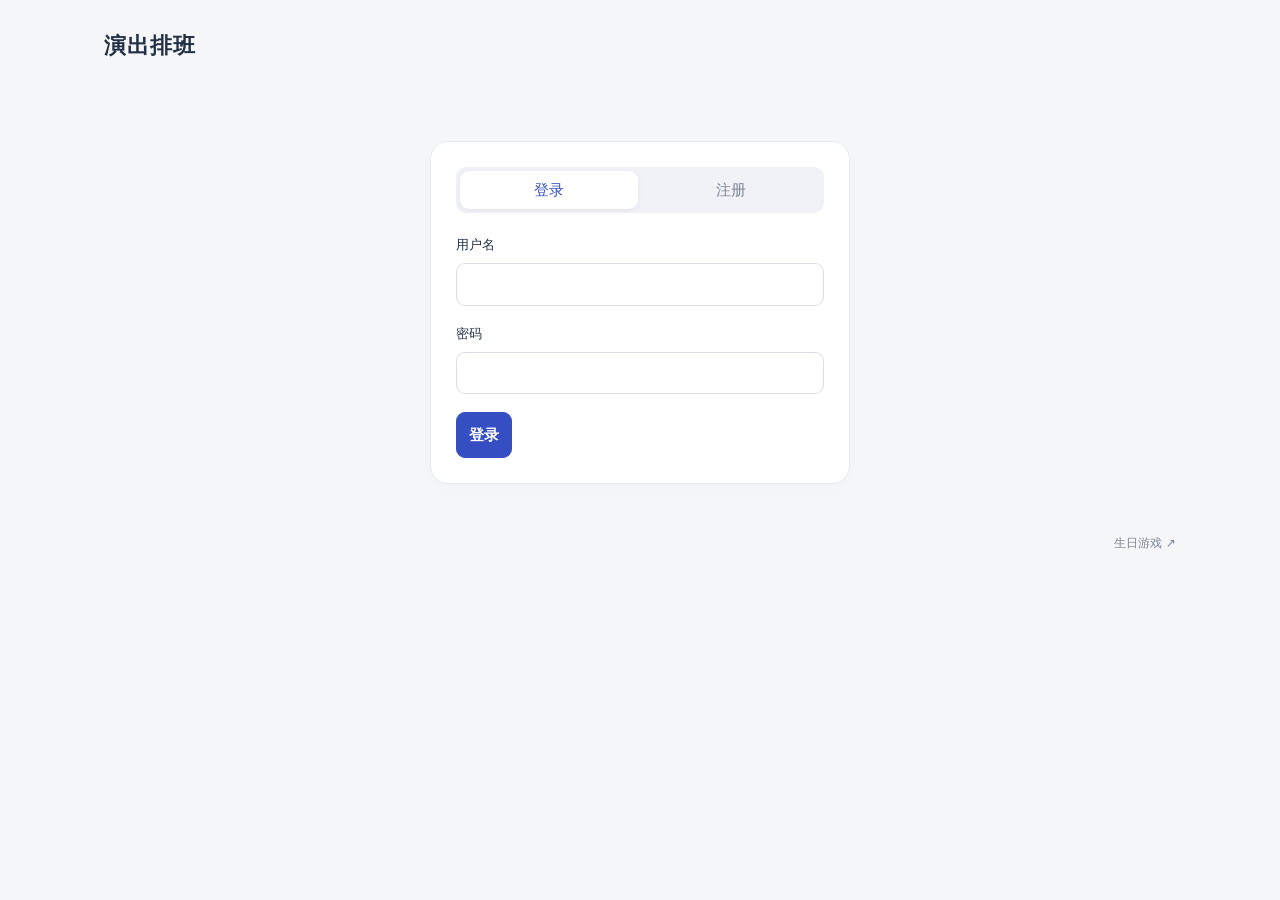
==== commit edd0f0e6: "Simplify roster and add actor views and independent night shifts" ====
--- a/index.html
+++ b/index.html
@@ -1,11 +1,17 @@
 <!doctype html>
-<html lang="zh-CN"><head><meta charset="utf-8"><meta name="viewport" content="width=device-width,initial-scale=1"><title>Century · 排班</title><link rel="stylesheet" href="css/schedule.css"><script src="js/schedule.js" defer></script></head>
-<body><header><a href="/" class="brand">CENTURY <span>排班</span></a><a href="birthday.html">生日游戏 ↗</a></header>
-<main><div class="intro"><p class="eyebrow">一起把每一场安排好</p><h1>查看你的演出安排</h1><p>账号经管理员批准后，即可查看已发布的排班。</p></div>
+<html lang="zh-CN">
+<head><meta charset="utf-8"><meta name="viewport" content="width=device-width,initial-scale=1"><title>演出排班</title><link rel="stylesheet" href="css/schedule.css"><script src="js/schedule.js" defer></script></head>
+<body>
+<header><a class="brand" href="/">演出排班</a><div id="account" hidden><span id="welcome"></span><button id="logout" class="text-button" type="button">退出</button></div></header>
+<main>
 <p id="message" role="status" aria-live="polite" hidden></p>
-<section id="auth" class="card"><div class="tabs"><button id="login-tab" class="selected" type="button">登录</button><button id="register-tab" type="button">注册账号</button></div>
-<form id="auth-form"><label>用户名<input id="username" name="username" autocomplete="username" pattern="[a-zA-Z0-9_]{3,32}" maxlength="32" required><small>3–32 位英文字母、数字或下划线</small></label><label id="name-label" hidden>姓名<input id="name" name="name" autocomplete="name" maxlength="40"></label><label>密码<input id="password" name="password" type="password" autocomplete="current-password" maxlength="128" required><small id="password-hint" hidden>至少 15 个字符，建议使用一句只有你知道的话。</small></label><label id="confirm-label" hidden>确认密码<input id="confirm-password" type="password" autocomplete="new-password" maxlength="128"></label><button id="auth-submit" class="primary" type="submit">登录</button><p id="registration-note" hidden>注册后需由管理员批准。请使用本人姓名，方便管理员确认。</p></form></section>
-<section id="account" class="card" hidden><div class="row"><div><h2 id="welcome"></h2><p id="account-state"></p></div><button id="logout" type="button">退出登录</button></div><button id="refresh-account" hidden type="button">重新检查批准状态</button></section>
-<section id="schedule-section" hidden><div class="toolbar"><h2>每日排班</h2><div class="row date-row"><button id="prev-day" aria-label="前一天" type="button">←</button><label>日期<input id="day" type="date" required></label><button id="next-day" aria-label="后一天" type="button">→</button><button id="refresh-schedule" type="button">刷新</button></div></div><div id="schedule-view" class="card"></div></section>
-<section id="admin" hidden><h2>管理排班</h2><p class="muted">选择上方日期后填写。发布后已批准的账号即可查看；保存为草稿会暂时隐藏当天排班。</p><form id="schedule-form" class="card"><div class="row"><label>演出场次<select id="show-count"><option value="4">4 场</option><option value="5">5 场</option><option value="6">6 场</option></select></label><label>发布状态<select id="published"><option value="false">草稿</option><option value="true">已发布</option></select></label></div><h3>鼓手搭档</h3><p class="muted">每场选择两名不同鼓手，并注明上午或下午。</p><div id="show-fields"></div><h3>其他岗位</h3><p class="muted">填写全天、上午 3 场、下午 2 场、休息或待定等安排。</p><div id="roster-fields" class="grid"></div><h3>鼓手特殊安排</h3><div id="special-fields" class="grid"></div><label>备注<textarea id="schedule-note" maxlength="1000" rows="3"></textarea></label><button id="save-schedule" class="primary" type="submit">保存当天排班</button></form><h2>账号审批</h2><p class="muted">批准后可查看排班；停用后无法登录。普通账号无法修改排班。</p><button id="refresh-users" type="button">刷新账号列表</button><div id="users" class="card"></div></section>
-<footer>Century Room · 每一场，都心里有数</footer></main></body></html>
+<section id="auth" class="card auth-card"><div class="tabs"><button id="login-tab" class="selected" type="button">登录</button><button id="register-tab" type="button">注册</button></div><form id="auth-form"><label>用户名<input id="username" name="username" autocomplete="username" pattern="[a-zA-Z0-9_]{3,32}" maxlength="32" required></label><label id="name-label" hidden>姓名<input id="name" autocomplete="name" maxlength="40"></label><label>密码<input id="password" name="password" type="password" autocomplete="current-password" maxlength="128" required><small id="password-hint" hidden>至少 15 个字符</small></label><label id="confirm-label" hidden>确认密码<input id="confirm-password" type="password" autocomplete="new-password" maxlength="128"></label><button id="auth-submit" class="primary" type="submit">登录</button><small id="registration-note" hidden>注册后等待管理员批准</small></form></section>
+<section id="pending" class="card" hidden><h2>等待批准</h2><button id="refresh-account" type="button">刷新</button></section>
+<section id="app" hidden>
+<div class="toolbar"><div class="date-controls"><button id="prev-day" type="button" aria-label="前一天">←</button><input id="day" type="date" aria-label="日期" required><button id="next-day" type="button" aria-label="后一天">→</button><button id="today" class="text-button" type="button">今天</button></div><div class="view-controls"><div class="tabs compact"><button id="all-view" class="selected" type="button">全体</button><button id="personal-view" type="button">个人</button></div><select id="actor" aria-label="演员" hidden></select><button id="edit" class="primary" type="button" hidden>编辑</button></div></div>
+<section id="display" class="card"><div class="section-top"><h1 id="day-title"></h1><span id="show-total" class="muted"></span></div><div id="schedule-view"></div></section>
+<section id="editor" class="card" hidden><form id="schedule-form"><div class="section-top"><h2>编辑排班</h2><label class="inline-label">场数<select id="show-count"><option value="4">4</option><option value="5">5</option><option value="6">6</option></select></label></div><div id="show-fields" class="table-wrap"></div><details id="personal-records"><summary>个人记录</summary><select id="record-actor" aria-label="记录演员"></select><div id="rest-fields"></div></details><div class="night-section"><h3>晚场</h3><div id="night-fields" class="night-fields"></div></div><div class="form-actions"><button id="cancel-edit" type="button">取消</button><button id="save-schedule" class="primary" type="submit">保存</button></div></form></section>
+<details id="accounts" class="card" hidden><summary>账号审批</summary><button id="refresh-users" class="text-button" type="button">刷新</button><div id="users"></div></details>
+</section>
+</main><footer><a href="birthday.html">生日游戏 ↗</a></footer>
+</body></html>
--- a/css/schedule.css
+++ b/css/schedule.css
@@ -1 +1 @@
-:root{color-scheme:dark;--bg:#0a0a1e;--card:#15152b;--text:#e8e0f0;--muted:#aaa5bb;--gold:#f0d78c;--line:#34304a}*{box-sizing:border-box}body{margin:0;background:radial-gradient(ellipse at 90% 0,#272041 0,transparent 50%),var(--bg);color:var(--text);font-family:system-ui,-apple-system,"Microsoft YaHei",sans-serif;line-height:1.65;min-height:100vh}header{max-width:1080px;margin:auto;padding:24px;display:flex;justify-content:space-between;align-items:center;gap:16px}a{color:var(--gold);text-decoration:none}.brand{letter-spacing:3px;font-weight:700}.brand span{font-size:14px;font-weight:400;letter-spacing:1px;margin-left:12px}main{max-width:1000px;padding:0 24px;margin:auto}.intro{padding:38px 0 24px}.eyebrow{font-size:13px;letter-spacing:3px;color:var(--gold)}h1{font-size:clamp(27px,5vw,44px);line-height:1.3;margin:12px 0}h2{font-size:22px;margin:10px 0}h3{font-size:17px;margin:26px 0 8px}.intro>p:last-child,.muted,small,footer{color:var(--muted)}.card{background:var(--card);border:1px solid var(--line);border-radius:20px;padding:26px;margin:18px 0}#auth{max-width:490px}label{display:flex;flex-direction:column;gap:6px;font-size:14px;margin-bottom:16px}input,select,textarea,button{font:inherit;color:var(--text);background:#0e1020;border:1px solid #514962;border-radius:10px;padding:11px 13px}input,select,textarea{width:100%;min-width:0}textarea{resize:vertical}button{cursor:pointer;white-space:nowrap}button:hover{border-color:var(--gold)}button:focus-visible,a:focus-visible,input:focus-visible,select:focus-visible,textarea:focus-visible{outline:2px solid var(--gold);outline-offset:3px}button:disabled{opacity:.55;cursor:wait}.primary{background:var(--gold);color:#171329;border-color:var(--gold);font-weight:650}.tabs{display:flex;gap:12px;margin-bottom:22px}.tabs button{flex:1;border-color:transparent;background:transparent}.tabs .selected{background:#29213e;color:var(--gold);border-color:#716345}.row{display:flex;gap:16px;align-items:center;justify-content:space-between;flex-wrap:wrap}.row>label{flex:1;min-width:140px}.toolbar{margin-top:32px}.date-row{justify-content:flex-start;gap:8px}.date-row label{margin:0;flex:0 1 190px}.date-row button{align-self:flex-end}.grid{display:grid;grid-template-columns:repeat(3,minmax(0,1fr));gap:16px}.show-row{display:grid;grid-template-columns:75px 1fr 1fr 1fr;gap:12px;align-items:center;margin:12px 0}.show-row label{margin:0}.badge{display:inline-block;border:1px solid #716345;border-radius:20px;padding:2px 12px;color:var(--gold);font-size:13px}.table-wrap{overflow:auto}table{width:100%;border-collapse:collapse;white-space:nowrap;text-align:left}th,td{padding:12px 14px;border-bottom:1px solid var(--line)}th{color:var(--muted);font-weight:500;font-size:13px}.empty{padding:26px 0;color:var(--muted)}#message{padding:15px 20px;border:1px solid #8d7654;border-radius:12px;background:#272137}#message.error{border-color:#bd6476;background:#34202e}.user-actions{display:flex;gap:8px}.user-actions button{padding:7px 11px}.note{white-space:pre-wrap;overflow-wrap:anywhere}footer{padding:50px 0;text-align:center;font-size:12px}small{font-size:12px}[hidden]{display:none!important}@media(max-width:650px){header{padding:18px;font-size:13px}main{padding:0 16px}.intro{padding-top:20px}.card{padding:18px;border-radius:16px}.grid{grid-template-columns:repeat(2,minmax(0,1fr))}.show-row{grid-template-columns:50px 1fr 1fr}.show-row>label:first-of-type{grid-column:2/4}.show-row>span{grid-row:1/3}.row{gap:10px}th,td{padding:10px 8px}}
+:root{color-scheme:light;--bg:#f5f6f8;--card:#fff;--text:#233045;--muted:#7b8494;--accent:#354fc3;--line:#e6e9ef}*{box-sizing:border-box}body{margin:0;background:var(--bg);color:var(--text);font:15px/1.6 system-ui,-apple-system,"Microsoft YaHei",sans-serif;min-height:100vh}header{max-width:1120px;margin:auto;padding:28px 24px;display:flex;align-items:center;justify-content:space-between;gap:16px}.brand{font-size:22px;font-weight:750;color:var(--text);letter-spacing:1px}a{text-decoration:none;color:var(--muted)}#account{display:flex;align-items:center;gap:12px;font-size:13px}main{max-width:1120px;margin:0 auto;padding:0 24px}h1,h2{font-size:19px;margin:0}h3{font-size:15px;margin:0 0 12px}.card{border:1px solid var(--line);border-radius:18px;background:var(--card);padding:25px;margin:18px 0;box-shadow:0 3px 16px #25314604}.auth-card{max-width:420px;margin:50px auto}.auth-card .tabs{margin-bottom:22px}label{display:flex;flex-direction:column;gap:7px;margin-bottom:18px;font-size:13px}input,select,button{font:inherit;color:var(--text);background:#fff;border:1px solid #d9dee8;border-radius:9px;padding:10px 12px;min-height:42px}input,select{min-width:0;width:100%}input:focus-visible,select:focus-visible,button:focus-visible,a:focus-visible,summary:focus-visible{outline:2px solid var(--accent);outline-offset:3px}button{cursor:pointer;white-space:nowrap}button:hover{background:#f1f3fc;border-color:#b8c0e0}button:disabled{opacity:.45;cursor:default}.primary{background:var(--accent);color:#fff;border-color:var(--accent);font-weight:600}.primary:hover{background:#2b42af;border-color:#2b42af}.text-button{border-color:transparent;background:transparent;padding:8px;color:var(--muted)}.tabs{display:flex;gap:4px;border-radius:10px;background:#f0f2f7;padding:4px}.tabs button{flex:1;border:0;min-height:36px;padding:7px 22px;background:transparent;color:var(--muted)}.tabs .selected{background:#fff;color:var(--accent);box-shadow:0 1px 5px #25314612}.compact button{padding:6px 16px}.toolbar,.date-controls,.view-controls{display:flex;align-items:center;gap:10px;flex-wrap:wrap}.toolbar{justify-content:space-between;margin:22px 0}.date-controls input{width:170px}.view-controls>select{width:115px}.section-top{display:flex;align-items:center;justify-content:space-between;gap:12px;margin-bottom:18px}.muted,small{color:var(--muted)}small{font-size:12px;display:block}.table-wrap{overflow-x:auto}table{border-collapse:collapse;width:100%;text-align:center;white-space:nowrap}th{font-weight:500;color:var(--muted);font-size:12px;background:#f8f9fc}th,td{padding:17px 12px;border-bottom:1px solid var(--line)}tbody tr:last-child td{border-bottom:0}table.roster-table{min-width:670px;table-layout:fixed}.roster-table th:first-child{width:70px}.roster-table th:nth-child(2),.roster-table th:nth-child(3){background:#f0f4fd}.roster-table th:nth-child(6),.roster-table th:nth-child(7){background:#f2f7f4}.personal-table{max-width:620px;text-align:left}.personal-table td:first-child,.personal-table th:first-child{width:40%}.role-tag{display:inline-block;color:#354fc3;background:#eef1fd;padding:4px 13px;border-radius:7px}.role-tag.rest{background:#f2f3f5;color:var(--muted)}.role-tag.ghost{background:#f3eef9;color:#8058a7}.edit-table{min-width:860px;table-layout:fixed}.edit-table th:first-child{width:65px}.edit-table th:last-child{width:110px}.edit-table td{padding:11px 7px}.edit-table select{padding:8px 6px}.edit-table button{font-size:12px;padding:8px;min-height:39px}.inline-label{flex-direction:row;align-items:center;margin:0;gap:12px}.inline-label select{width:75px}details>summary{cursor:pointer;font-weight:600;list-style-position:inside}details[open]>summary{margin-bottom:18px}#personal-records{padding:18px 0;border-bottom:1px solid var(--line)}#record-actor{width:140px;margin-bottom:12px}.record-row{display:flex;align-items:center;justify-content:space-between;gap:16px;padding:9px 0;max-width:500px}.record-row select{width:105px}.night-section{padding-top:22px}.night-fields{display:flex;gap:24px;flex-wrap:wrap}.night-fields label{width:150px}.form-actions{display:flex;justify-content:flex-end;gap:12px;margin-top:22px}#message{padding:12px 17px;background:#edf3ff;border:1px solid #ccd9ef;border-radius:10px;color:#354a78}#message.error{background:#fff1f1;border-color:#e8bfc5;color:#a44153}.user-actions{display:flex;justify-content:center;gap:8px}.user-actions button{padding:6px 10px;min-height:36px}footer{max-width:1120px;margin:35px auto;padding:0 24px 24px;text-align:right;font-size:12px}[hidden]{display:none!important}@media(max-width:650px){header{padding:20px 16px}.brand{font-size:20px}main{padding:0 14px}.card{padding:18px 14px;border-radius:14px}.toolbar{gap:15px;margin:12px 0}.view-controls{width:100%}.view-controls #edit{margin-left:auto}.date-controls{gap:7px}.date-controls input{width:153px}.date-controls button{padding:8px 11px}.auth-card{margin-top:25px}.night-fields{gap:16px}.night-fields label{width:calc(50% - 8px)}#account{gap:4px;font-size:12px}th,td{padding:15px 10px}footer{padding-right:18px}}
